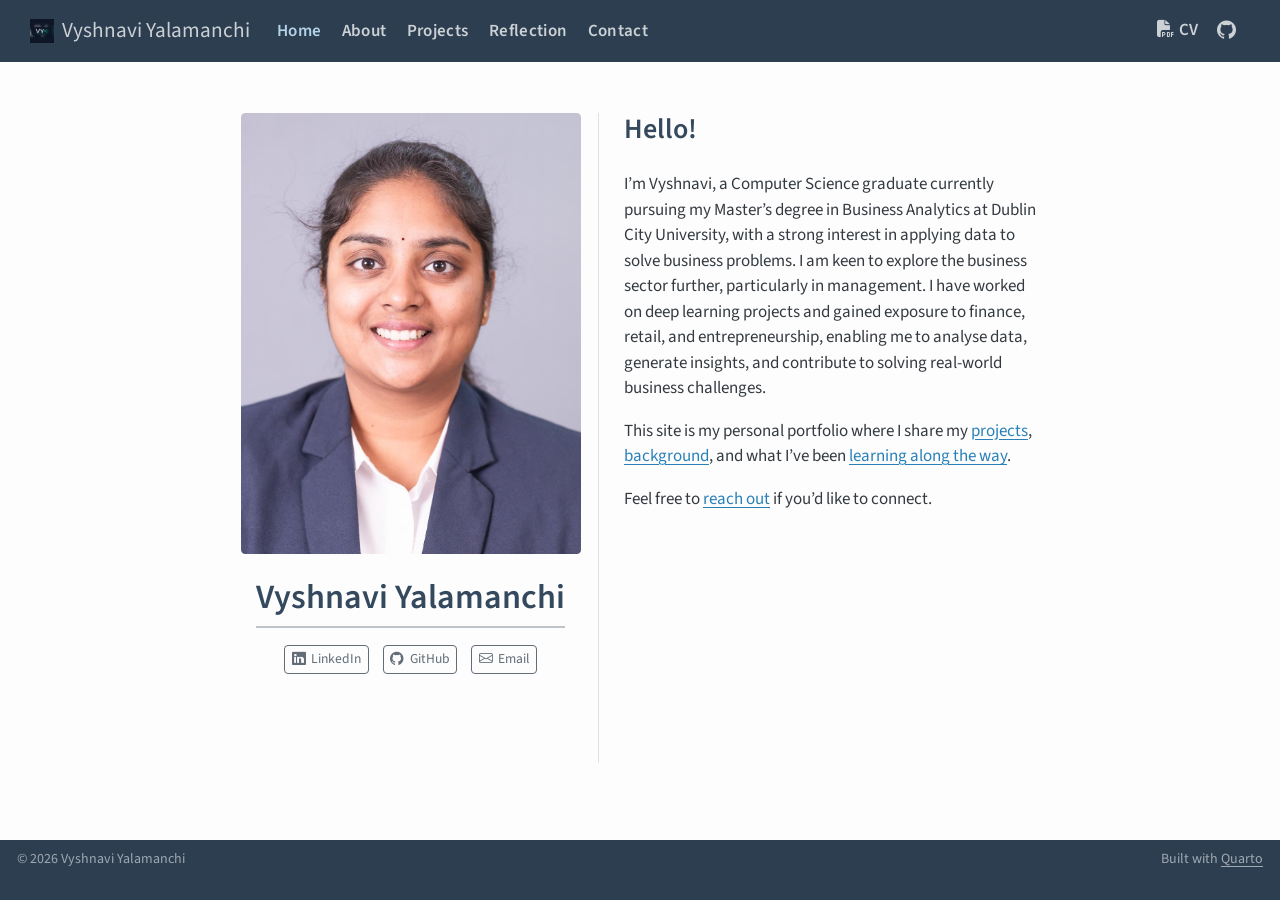
==== docs/index.html @ 876608da "Add rendered site output for GitHub Pages deployment" ====
<!DOCTYPE html>
<html xmlns="http://www.w3.org/1999/xhtml" lang="en" xml:lang="en"><head>

<meta charset="utf-8">
<meta name="generator" content="quarto-1.9.37">

<meta name="viewport" content="width=device-width, initial-scale=1.0, user-scalable=yes">


<title>Vyshnavi Yalamanchi</title>
<style>
/* Default styles provided by pandoc.
** See https://pandoc.org/MANUAL.html#variables-for-html for config info.
*/
code{white-space: pre-wrap;}
span.smallcaps{font-variant: small-caps;}
div.columns{display: flex; gap: min(4vw, 1.5em);}
div.column{flex: auto; overflow-x: auto;}
div.hanging-indent{margin-left: 1.5em; text-indent: -1.5em;}
ul.task-list{list-style: none;}
ul.task-list li input[type="checkbox"] {
  width: 0.8em;
  margin: 0 0.8em 0.2em -1em; /* quarto-specific, see https://github.com/quarto-dev/quarto-cli/issues/4556 */ 
  vertical-align: middle;
}
</style>


<script src="site_libs/quarto-nav/quarto-nav.js"></script>
<script src="site_libs/quarto-nav/headroom.min.js"></script>
<script src="site_libs/clipboard/clipboard.min.js"></script>
<script src="site_libs/quarto-search/autocomplete.umd.js"></script>
<script src="site_libs/quarto-search/fuse.min.js"></script>
<script src="site_libs/quarto-search/quarto-search.js"></script>
<meta name="quarto:offset" content="./">
<link href="./images/favicon.png" rel="icon" type="image/png">
<script src="site_libs/quarto-html/quarto.js" type="module"></script>
<script src="site_libs/quarto-html/tabsets/tabsets.js" type="module"></script>
<script src="site_libs/quarto-html/popper.min.js"></script>
<script src="site_libs/quarto-html/tippy.umd.min.js"></script>
<link href="site_libs/quarto-html/tippy.css" rel="stylesheet">
<link href="site_libs/quarto-html/quarto-syntax-highlighting-acf12a64177840b8d86f2d4f01b2e9fb.css" rel="stylesheet" id="quarto-text-highlighting-styles">
<script src="site_libs/bootstrap/bootstrap.min.js"></script>
<link href="site_libs/bootstrap/bootstrap-icons.css" rel="stylesheet">
<link href="site_libs/bootstrap/bootstrap-66fb5c633aef8a3ae4abc2e507a40117.min.css" rel="stylesheet" append-hash="true" id="quarto-bootstrap" data-mode="light">
<link href="site_libs/quarto-contrib/fontawesome6-6.7.2/all.min.css" rel="stylesheet">
<link href="site_libs/quarto-contrib/fontawesome6-6.7.2/latex-fontsize.css" rel="stylesheet">
<script id="quarto-search-options" type="application/json">{
  "location": "navbar",
  "copy-button": false,
  "collapse-after": 3,
  "panel-placement": "end",
  "type": "overlay",
  "limit": 50,
  "keyboard-shortcut": [
    "f",
    "/",
    "s"
  ],
  "show-item-context": false,
  "language": {
    "search-no-results-text": "No results",
    "search-matching-documents-text": "matching documents",
    "search-copy-link-title": "Copy link to search",
    "search-hide-matches-text": "Hide additional matches",
    "search-more-match-text": "more match in this document",
    "search-more-matches-text": "more matches in this document",
    "search-clear-button-title": "Clear",
    "search-text-placeholder": "",
    "search-detached-cancel-button-title": "Cancel",
    "search-submit-button-title": "Submit",
    "search-label": "Search"
  }
}</script>


</head>

<body class="nav-fixed fullcontent quarto-light">

<div id="quarto-search-results"></div>
  <header id="quarto-header" class="headroom fixed-top">
    <nav class="navbar navbar-expand-lg " data-bs-theme="dark">
      <div class="navbar-container container-fluid">
      <div class="navbar-brand-container mx-auto">
    <a href="./index.html" class="navbar-brand navbar-brand-logo">
    <img src="./images/logo.png" alt="" class="navbar-logo light-content">
    <img src="./images/logo.png" alt="" class="navbar-logo dark-content">
    </a>
    <a class="navbar-brand" href="./index.html">
    <span class="navbar-title">Vyshnavi Yalamanchi</span>
    </a>
  </div>
            <div id="quarto-search" class="" title="Search"></div>
          <button class="navbar-toggler" type="button" data-bs-toggle="collapse" data-bs-target="#navbarCollapse" aria-controls="navbarCollapse" role="menu" aria-expanded="false" aria-label="Toggle navigation" onclick="if (window.quartoToggleHeadroom) { window.quartoToggleHeadroom(); }">
  <span class="navbar-toggler-icon"></span>
</button>
          <div class="collapse navbar-collapse" id="navbarCollapse">
            <ul class="navbar-nav navbar-nav-scroll me-auto">
  <li class="nav-item">
    <a class="nav-link active" href="./index.html" aria-current="page"> 
<span class="menu-text">Home</span></a>
  </li>  
  <li class="nav-item">
    <a class="nav-link" href="./about.html"> 
<span class="menu-text">About</span></a>
  </li>  
  <li class="nav-item">
    <a class="nav-link" href="./projects/index.html"> 
<span class="menu-text">Projects</span></a>
  </li>  
  <li class="nav-item">
    <a class="nav-link" href="./reflection.html"> 
<span class="menu-text">Reflection</span></a>
  </li>  
  <li class="nav-item">
    <a class="nav-link" href="./contact.html"> 
<span class="menu-text">Contact</span></a>
  </li>  
</ul>
            <ul class="navbar-nav navbar-nav-scroll ms-auto">
  <li class="nav-item">
    <a class="nav-link" href="./cv/Vyshnavi_Yalamanchi_CV.pdf" target="_blank"> 
<span class="menu-text"><i class="fa-solid fa-file-pdf" aria-label="file-pdf"></i> CV</span></a>
  </li>  
  <li class="nav-item compact">
    <a class="nav-link" href="https://github.com/vyshnavi-yalamanchi" target="_blank"> <i class="bi bi-github" role="img">
</i> 
<span class="menu-text"></span></a>
  </li>  
</ul>
          </div> <!-- /navcollapse -->
            <div class="quarto-navbar-tools">
</div>
      </div> <!-- /container-fluid -->
    </nav>
</header>
<!-- content -->
<div id="quarto-content" class="quarto-container page-columns page-rows-contents page-layout-article page-navbar">
<!-- sidebar -->
<!-- margin-sidebar -->
    
<!-- main -->
<div class="quarto-about-trestles">
  <div class="about-entity">
    <img src="images/profile.jpg" class="about-image
  rounded " style="width: 20em;">
<header id="title-block-header" class="quarto-title-block default">
<div class="quarto-title">
<h1 class="title">Vyshnavi Yalamanchi</h1>
</div>
<div class="quarto-title-meta">
  </div>
</header>
    <div class="about-links">
  <a href="https://linkedin.com/in/vyshnavi-yalamanchi-130900308" class="about-link" rel="" target="">
    <i class="bi bi-linkedin"></i>
     <span class="about-link-text">LinkedIn</span>
  </a>
  <a href="https://github.com/vyshnavi-yalamanchi" class="about-link" rel="" target="">
    <i class="bi bi-github"></i>
     <span class="about-link-text">GitHub</span>
  </a>
  <a href="mailto:vyasjdp@gmail.com" class="about-link" rel="" target="">
    <i class="bi bi-envelope"></i>
     <span class="about-link-text">Email</span>
  </a>
</div>
  </div>
  <div class="about-contents"><main class="content" id="quarto-document-content">
<section id="hello" class="level2">
<h2 data-anchor-id="hello">Hello!</h2>
<p>I’m Vyshnavi, a Computer Science graduate currently pursuing my Master’s degree in Business Analytics at Dublin City University, with a strong interest in applying data to solve business problems. I am keen to explore the business sector further, particularly in management. I have worked on deep learning projects and gained exposure to finance, retail, and entrepreneurship, enabling me to analyse data, generate insights, and contribute to solving real-world business challenges.</p>
<p>This site is my personal portfolio where I share my <a href="./projects/index.html">projects</a>, <a href="./about.html">background</a>, and what I’ve been <a href="./reflection.html">learning along the way</a>.</p>
<p>Feel free to <a href="./contact.html">reach out</a> if you’d like to connect.</p>


</section>
</main></div>
</div>
 <!-- /main -->
<script id="quarto-html-after-body" type="application/javascript">
  window.document.addEventListener("DOMContentLoaded", function (event) {
    const isCodeAnnotation = (el) => {
      for (const clz of el.classList) {
        if (clz.startsWith('code-annotation-')) {                     
          return true;
        }
      }
      return false;
    }
    const onCopySuccess = function(e) {
      // button target
      const button = e.trigger;
      // don't keep focus
      button.blur();
      // flash "checked"
      button.classList.add('code-copy-button-checked');
      var currentTitle = button.getAttribute("title");
      button.setAttribute("title", "Copied!");
      let tooltip;
      if (window.bootstrap) {
        button.setAttribute("data-bs-toggle", "tooltip");
        button.setAttribute("data-bs-placement", "left");
        button.setAttribute("data-bs-title", "Copied!");
        tooltip = new bootstrap.Tooltip(button, 
          { trigger: "manual", 
            customClass: "code-copy-button-tooltip",
            offset: [0, -8]});
        tooltip.show();    
      }
      setTimeout(function() {
        if (tooltip) {
          tooltip.hide();
          button.removeAttribute("data-bs-title");
          button.removeAttribute("data-bs-toggle");
          button.removeAttribute("data-bs-placement");
        }
        button.setAttribute("title", currentTitle);
        button.classList.remove('code-copy-button-checked');
      }, 1000);
      // clear code selection
      e.clearSelection();
    }
    const getTextToCopy = function(trigger) {
      const outerScaffold = trigger.parentElement.cloneNode(true);
      const codeEl = outerScaffold.querySelector('code');
      for (const childEl of codeEl.children) {
        if (isCodeAnnotation(childEl)) {
          childEl.remove();
        }
      }
      return codeEl.innerText;
    }
    const clipboard = new window.ClipboardJS('.code-copy-button:not([data-in-quarto-modal])', {
      text: getTextToCopy
    });
    clipboard.on('success', onCopySuccess);
    if (window.document.getElementById('quarto-embedded-source-code-modal')) {
      const clipboardModal = new window.ClipboardJS('.code-copy-button[data-in-quarto-modal]', {
        text: getTextToCopy,
        container: window.document.getElementById('quarto-embedded-source-code-modal')
      });
      clipboardModal.on('success', onCopySuccess);
    }
      var localhostRegex = new RegExp(/^(?:http|https):\/\/localhost\:?[0-9]*\//);
      var mailtoRegex = new RegExp(/^mailto:/);
        var filterRegex = new RegExp('/' + window.location.host + '/');
      var isInternal = (href) => {
          return filterRegex.test(href) || localhostRegex.test(href) || mailtoRegex.test(href);
      }
      // Inspect non-navigation links and adorn them if external
     var links = window.document.querySelectorAll('a[href]:not(.nav-link):not(.navbar-brand):not(.toc-action):not(.sidebar-link):not(.sidebar-item-toggle):not(.pagination-link):not(.no-external):not([aria-hidden]):not(.dropdown-item):not(.quarto-navigation-tool):not(.about-link)');
      for (var i=0; i<links.length; i++) {
        const link = links[i];
        if (!isInternal(link.href)) {
          // undo the damage that might have been done by quarto-nav.js in the case of
          // links that we want to consider external
          if (link.dataset.originalHref !== undefined) {
            link.href = link.dataset.originalHref;
          }
        }
      }
    function tippyHover(el, contentFn, onTriggerFn, onUntriggerFn) {
      const config = {
        allowHTML: true,
        maxWidth: 500,
        delay: 100,
        arrow: false,
        appendTo: function(el) {
            return el.parentElement;
        },
        interactive: true,
        interactiveBorder: 10,
        theme: 'quarto',
        placement: 'bottom-start',
      };
      if (contentFn) {
        config.content = contentFn;
      }
      if (onTriggerFn) {
        config.onTrigger = onTriggerFn;
      }
      if (onUntriggerFn) {
        config.onUntrigger = onUntriggerFn;
      }
      window.tippy(el, config); 
    }
    const noterefs = window.document.querySelectorAll('a[role="doc-noteref"]');
    for (var i=0; i<noterefs.length; i++) {
      const ref = noterefs[i];
      tippyHover(ref, function() {
        // use id or data attribute instead here
        let href = ref.getAttribute('data-footnote-href') || ref.getAttribute('href');
        try { href = new URL(href).hash; } catch {}
        const id = href.replace(/^#\/?/, "");
        const note = window.document.getElementById(id);
        if (note) {
          return note.innerHTML;
        } else {
          return "";
        }
      });
    }
    const xrefs = window.document.querySelectorAll('a.quarto-xref');
    const processXRef = (id, note) => {
      // Strip column container classes
      const stripColumnClz = (el) => {
        el.classList.remove("page-full", "page-columns");
        if (el.children) {
          for (const child of el.children) {
            stripColumnClz(child);
          }
        }
      }
      stripColumnClz(note)
      if (id === null || id.startsWith('sec-')) {
        // Special case sections, only their first couple elements
        const container = document.createElement("div");
        if (note.children && note.children.length > 2) {
          container.appendChild(note.children[0].cloneNode(true));
          for (let i = 1; i < note.children.length; i++) {
            const child = note.children[i];
            if (child.tagName === "P" && child.innerText === "") {
              continue;
            } else {
              container.appendChild(child.cloneNode(true));
              break;
            }
          }
          if (window.Quarto?.typesetMath) {
            window.Quarto.typesetMath(container);
          }
          return container.innerHTML
        } else {
          if (window.Quarto?.typesetMath) {
            window.Quarto.typesetMath(note);
          }
          return note.innerHTML;
        }
      } else {
        // Remove any anchor links if they are present
        const anchorLink = note.querySelector('a.anchorjs-link');
        if (anchorLink) {
          anchorLink.remove();
        }
        if (window.Quarto?.typesetMath) {
          window.Quarto.typesetMath(note);
        }
        if (note.classList.contains("callout")) {
          return note.outerHTML;
        } else {
          return note.innerHTML;
        }
      }
    }
    for (var i=0; i<xrefs.length; i++) {
      const xref = xrefs[i];
      tippyHover(xref, undefined, function(instance) {
        instance.disable();
        let url = xref.getAttribute('href');
        let hash = undefined; 
        if (url.startsWith('#')) {
          hash = url;
        } else {
          try { hash = new URL(url).hash; } catch {}
        }
        if (hash) {
          const id = hash.replace(/^#\/?/, "");
          const note = window.document.getElementById(id);
          if (note !== null) {
            try {
              const html = processXRef(id, note.cloneNode(true));
              instance.setContent(html);
            } finally {
              instance.enable();
              instance.show();
            }
          } else {
            // See if we can fetch this
            fetch(url.split('#')[0])
            .then(res => res.text())
            .then(html => {
              const parser = new DOMParser();
              const htmlDoc = parser.parseFromString(html, "text/html");
              const note = htmlDoc.getElementById(id);
              if (note !== null) {
                const html = processXRef(id, note);
                instance.setContent(html);
              } 
            }).finally(() => {
              instance.enable();
              instance.show();
            });
          }
        } else {
          // See if we can fetch a full url (with no hash to target)
          // This is a special case and we should probably do some content thinning / targeting
          fetch(url)
          .then(res => res.text())
          .then(html => {
            const parser = new DOMParser();
            const htmlDoc = parser.parseFromString(html, "text/html");
            const note = htmlDoc.querySelector('main.content');
            if (note !== null) {
              // This should only happen for chapter cross references
              // (since there is no id in the URL)
              // remove the first header
              if (note.children.length > 0 && note.children[0].tagName === "HEADER") {
                note.children[0].remove();
              }
              const html = processXRef(null, note);
              instance.setContent(html);
            } 
          }).finally(() => {
            instance.enable();
            instance.show();
          });
        }
      }, function(instance) {
      });
    }
        let selectedAnnoteEl;
        const selectorForAnnotation = ( cell, annotation) => {
          let cellAttr = 'data-code-cell="' + cell + '"';
          let lineAttr = 'data-code-annotation="' +  annotation + '"';
          const selector = 'span[' + cellAttr + '][' + lineAttr + ']';
          return selector;
        }
        const selectCodeLines = (annoteEl) => {
          const doc = window.document;
          const targetCell = annoteEl.getAttribute("data-target-cell");
          const targetAnnotation = annoteEl.getAttribute("data-target-annotation");
          const annoteSpan = window.document.querySelector(selectorForAnnotation(targetCell, targetAnnotation));
          const lines = annoteSpan.getAttribute("data-code-lines").split(",");
          const lineIds = lines.map((line) => {
            return targetCell + "-" + line;
          })
          let top = null;
          let height = null;
          let parent = null;
          if (lineIds.length > 0) {
              //compute the position of the single el (top and bottom and make a div)
              const el = window.document.getElementById(lineIds[0]);
              top = el.offsetTop;
              height = el.offsetHeight;
              parent = el.parentElement.parentElement;
            if (lineIds.length > 1) {
              const lastEl = window.document.getElementById(lineIds[lineIds.length - 1]);
              const bottom = lastEl.offsetTop + lastEl.offsetHeight;
              height = bottom - top;
            }
            if (top !== null && height !== null && parent !== null) {
              // cook up a div (if necessary) and position it 
              let div = window.document.getElementById("code-annotation-line-highlight");
              if (div === null) {
                div = window.document.createElement("div");
                div.setAttribute("id", "code-annotation-line-highlight");
                div.style.position = 'absolute';
                parent.appendChild(div);
              }
              div.style.top = top - 2 + "px";
              div.style.height = height + 4 + "px";
              div.style.left = 0;
              let gutterDiv = window.document.getElementById("code-annotation-line-highlight-gutter");
              if (gutterDiv === null) {
                gutterDiv = window.document.createElement("div");
                gutterDiv.setAttribute("id", "code-annotation-line-highlight-gutter");
                gutterDiv.style.position = 'absolute';
                const codeCell = window.document.getElementById(targetCell);
                const gutter = codeCell.querySelector('.code-annotation-gutter');
                gutter.appendChild(gutterDiv);
              }
              gutterDiv.style.top = top - 2 + "px";
              gutterDiv.style.height = height + 4 + "px";
            }
            selectedAnnoteEl = annoteEl;
          }
        };
        const unselectCodeLines = () => {
          const elementsIds = ["code-annotation-line-highlight", "code-annotation-line-highlight-gutter"];
          elementsIds.forEach((elId) => {
            const div = window.document.getElementById(elId);
            if (div) {
              div.remove();
            }
          });
          selectedAnnoteEl = undefined;
        };
          // Handle positioning of the toggle
      window.addEventListener(
        "resize",
        throttle(() => {
          elRect = undefined;
          if (selectedAnnoteEl) {
            selectCodeLines(selectedAnnoteEl);
          }
        }, 10)
      );
      function throttle(fn, ms) {
      let throttle = false;
      let timer;
        return (...args) => {
          if(!throttle) { // first call gets through
              fn.apply(this, args);
              throttle = true;
          } else { // all the others get throttled
              if(timer) clearTimeout(timer); // cancel #2
              timer = setTimeout(() => {
                fn.apply(this, args);
                timer = throttle = false;
              }, ms);
          }
        };
      }
        // Attach click handler to the DT
        const annoteDls = window.document.querySelectorAll('dt[data-target-cell]');
        for (const annoteDlNode of annoteDls) {
          annoteDlNode.addEventListener('click', (event) => {
            const clickedEl = event.target;
            if (clickedEl !== selectedAnnoteEl) {
              unselectCodeLines();
              const activeEl = window.document.querySelector('dt[data-target-cell].code-annotation-active');
              if (activeEl) {
                activeEl.classList.remove('code-annotation-active');
              }
              selectCodeLines(clickedEl);
              clickedEl.classList.add('code-annotation-active');
            } else {
              // Unselect the line
              unselectCodeLines();
              clickedEl.classList.remove('code-annotation-active');
            }
          });
        }
    const findCites = (el) => {
      const parentEl = el.parentElement;
      if (parentEl) {
        const cites = parentEl.dataset.cites;
        if (cites) {
          return {
            el,
            cites: cites.split(' ')
          };
        } else {
          return findCites(el.parentElement)
        }
      } else {
        return undefined;
      }
    };
    var bibliorefs = window.document.querySelectorAll('a[role="doc-biblioref"]');
    for (var i=0; i<bibliorefs.length; i++) {
      const ref = bibliorefs[i];
      const citeInfo = findCites(ref);
      if (citeInfo) {
        tippyHover(citeInfo.el, function() {
          var popup = window.document.createElement('div');
          citeInfo.cites.forEach(function(cite) {
            var citeDiv = window.document.createElement('div');
            citeDiv.classList.add('hanging-indent');
            citeDiv.classList.add('csl-entry');
            var biblioDiv = window.document.getElementById('ref-' + cite);
            if (biblioDiv) {
              citeDiv.innerHTML = biblioDiv.innerHTML;
            }
            popup.appendChild(citeDiv);
          });
          return popup.innerHTML;
        });
      }
    }
  });
  </script>
</div> <!-- /content -->
<footer class="footer">
  <div class="nav-footer">
    <div class="nav-footer-left">
<p>© 2026 Vyshnavi Yalamanchi</p>
</div>   
    <div class="nav-footer-center">
      &nbsp;
    </div>
    <div class="nav-footer-right">
<p>Built with <a href="https://quarto.org">Quarto</a></p>
</div>
  </div>
</footer>




</body></html>
---- docs/site_libs/quarto-html/tippy.css ----
.tippy-box[data-animation=fade][data-state=hidden]{opacity:0}[data-tippy-root]{max-width:calc(100vw - 10px)}.tippy-box{position:relative;background-color:#333;color:#fff;border-radius:4px;font-size:14px;line-height:1.4;white-space:normal;outline:0;transition-property:transform,visibility,opacity}.tippy-box[data-placement^=top]>.tippy-arrow{bottom:0}.tippy-box[data-placement^=top]>.tippy-arrow:before{bottom:-7px;left:0;border-width:8px 8px 0;border-top-color:initial;transform-origin:center top}.tippy-box[data-placement^=bottom]>.tippy-arrow{top:0}.tippy-box[data-placement^=bottom]>.tippy-arrow:before{top:-7px;left:0;border-width:0 8px 8px;border-bottom-color:initial;transform-origin:center bottom}.tippy-box[data-placement^=left]>.tippy-arrow{right:0}.tippy-box[data-placement^=left]>.tippy-arrow:before{border-width:8px 0 8px 8px;border-left-color:initial;right:-7px;transform-origin:center left}.tippy-box[data-placement^=right]>.tippy-arrow{left:0}.tippy-box[data-placement^=right]>.tippy-arrow:before{left:-7px;border-width:8px 8px 8px 0;border-right-color:initial;transform-origin:center right}.tippy-box[data-inertia][data-state=visible]{transition-timing-function:cubic-bezier(.54,1.5,.38,1.11)}.tippy-arrow{width:16px;height:16px;color:#333}.tippy-arrow:before{content:"";position:absolute;border-color:transparent;border-style:solid}.tippy-content{position:relative;padding:5px 9px;z-index:1}
---- docs/site_libs/quarto-html/quarto-syntax-highlighting-acf12a64177840b8d86f2d4f01b2e9fb.css ----
/* quarto syntax highlight colors */
:root {
  --quarto-hl-al-color: #ff5555;
  --quarto-hl-an-color: #6a737d;
  --quarto-hl-at-color: #d73a49;
  --quarto-hl-bn-color: #005cc5;
  --quarto-hl-bu-color: #d73a49;
  --quarto-hl-ch-color: #032f62;
  --quarto-hl-co-color: #6a737d;
  --quarto-hl-cv-color: #6a737d;
  --quarto-hl-cn-color: #005cc5;
  --quarto-hl-cf-color: #d73a49;
  --quarto-hl-dt-color: #d73a49;
  --quarto-hl-dv-color: #005cc5;
  --quarto-hl-do-color: #6a737d;
  --quarto-hl-er-color: #ff5555;
  --quarto-hl-ex-color: #d73a49;
  --quarto-hl-fl-color: #005cc5;
  --quarto-hl-fu-color: #6f42c1;
  --quarto-hl-im-color: #032f62;
  --quarto-hl-in-color: #6a737d;
  --quarto-hl-kw-color: #d73a49;
  --quarto-hl-op-color: #24292e;
  --quarto-hl-pp-color: #d73a49;
  --quarto-hl-re-color: #6a737d;
  --quarto-hl-sc-color: #005cc5;
  --quarto-hl-ss-color: #032f62;
  --quarto-hl-st-color: #032f62;
  --quarto-hl-va-color: #e36209;
  --quarto-hl-vs-color: #032f62;
  --quarto-hl-wa-color: #ff5555;
}

/* other quarto variables */
:root {
  --quarto-font-monospace: SFMono-Regular, Menlo, Monaco, Consolas, "Liberation Mono", "Courier New", monospace;
}

/* syntax highlight based on Pandoc's rules */
pre > code.sourceCode > span {
  color: #24292e;
}

code.sourceCode > span {
  color: #24292e;
}

div.sourceCode,
div.sourceCode pre.sourceCode {
  color: #24292e;
}

/* Normal */
code span {
  color: #24292e;
}

/* Alert */
code span.al {
  font-weight: bold;
  color: #ff5555;
}

/* Annotation */
code span.an {
  color: #6a737d;
}

/* Attribute */
code span.at {
  color: #d73a49;
}

/* BaseN */
code span.bn {
  color: #005cc5;
}

/* BuiltIn */
code span.bu {
  color: #d73a49;
}

/* ControlFlow */
code span.cf {
  color: #d73a49;
}

/* Char */
code span.ch {
  color: #032f62;
}

/* Constant */
code span.cn {
  color: #005cc5;
}

/* Comment */
code span.co {
  color: #6a737d;
}

/* CommentVar */
code span.cv {
  color: #6a737d;
}

/* Documentation */
code span.do {
  color: #6a737d;
}

/* DataType */
code span.dt {
  color: #d73a49;
}

/* DecVal */
code span.dv {
  color: #005cc5;
}

/* Error */
code span.er {
  color: #ff5555;
  text-decoration: underline;
}

/* Extension */
code span.ex {
  font-weight: bold;
  color: #d73a49;
}

/* Float */
code span.fl {
  color: #005cc5;
}

/* Function */
code span.fu {
  color: #6f42c1;
}

/* Import */
code span.im {
  color: #032f62;
}

/* Information */
code span.in {
  color: #6a737d;
}

/* Keyword */
code span.kw {
  color: #d73a49;
}

/* Operator */
code span.op {
  color: #24292e;
}

/* Preprocessor */
code span.pp {
  color: #d73a49;
}

/* RegionMarker */
code span.re {
  color: #6a737d;
}

/* SpecialChar */
code span.sc {
  color: #005cc5;
}

/* SpecialString */
code span.ss {
  color: #032f62;
}

/* String */
code span.st {
  color: #032f62;
}

/* Variable */
code span.va {
  color: #e36209;
}

/* VerbatimString */
code span.vs {
  color: #032f62;
}

/* Warning */
code span.wa {
  color: #ff5555;
}

.prevent-inlining {
  content: "</";
}

/*# sourceMappingURL=e41d78b1f7017e44483b7fefd7a010af.css.map */
---- docs/site_libs/quarto-contrib/fontawesome6-6.7.2/latex-fontsize.css ----
.fa-tiny {
  font-size: 0.5em;
}
.fa-scriptsize {
  font-size: 0.7em;
}
.fa-footnotesize {
  font-size: 0.8em;
}
.fa-small {
  font-size: 0.9em;
}
.fa-normalsize {
  font-size: 1em;
}
.fa-large {
  font-size: 1.2em;
}
.fa-Large {
  font-size: 1.5em;
}
.fa-LARGE {
  font-size: 1.75em;
}
.fa-huge {
  font-size: 2em;
}
.fa-Huge {
  font-size: 2.5em;
}
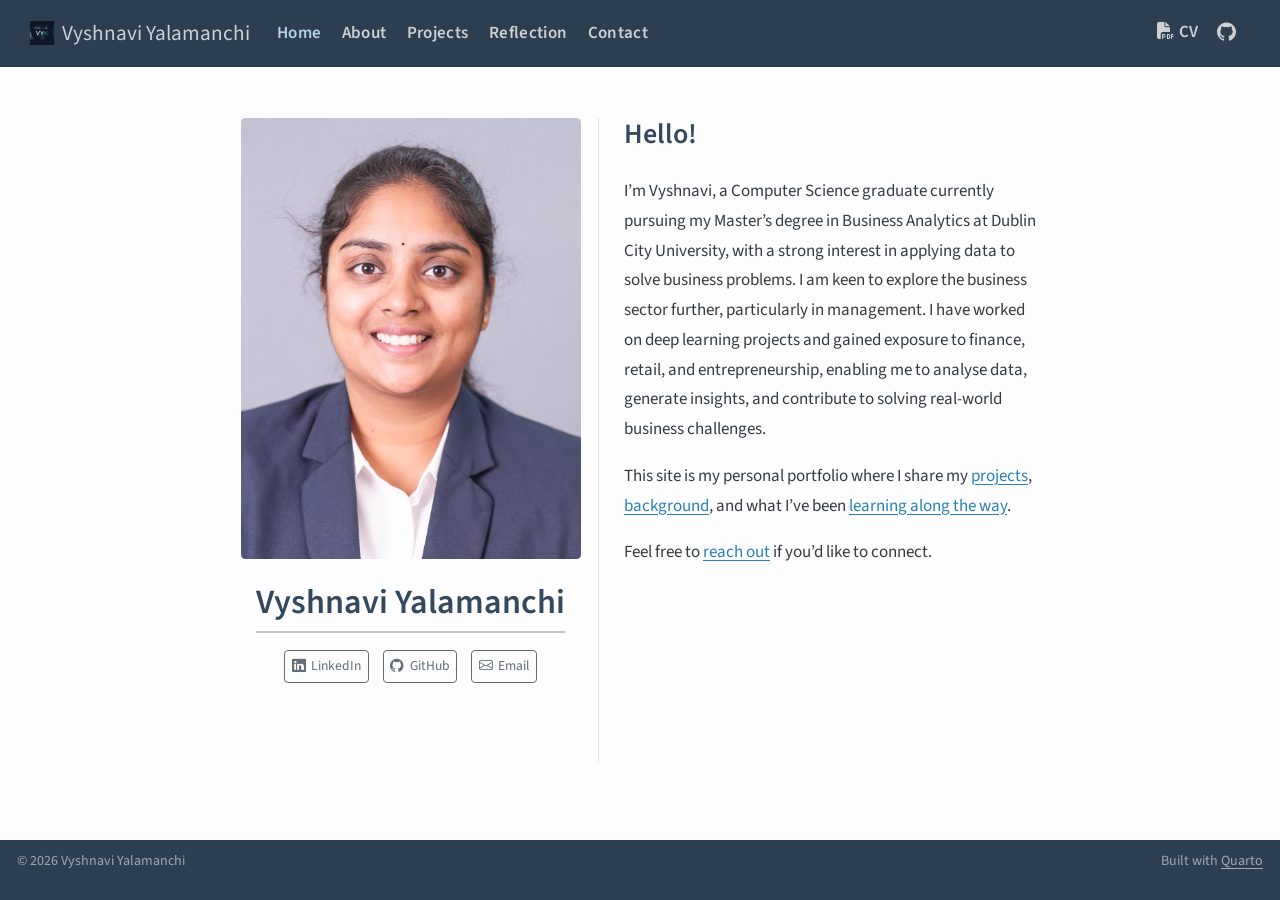
==== commit a8d5f2f9: "Improve text alignment and line spacing across all pages" ====
--- a/docs/index.html
+++ b/docs/index.html
@@ -42,7 +42,7 @@
 <link href="site_libs/quarto-html/quarto-syntax-highlighting-acf12a64177840b8d86f2d4f01b2e9fb.css" rel="stylesheet" id="quarto-text-highlighting-styles">
 <script src="site_libs/bootstrap/bootstrap.min.js"></script>
 <link href="site_libs/bootstrap/bootstrap-icons.css" rel="stylesheet">
-<link href="site_libs/bootstrap/bootstrap-66fb5c633aef8a3ae4abc2e507a40117.min.css" rel="stylesheet" append-hash="true" id="quarto-bootstrap" data-mode="light">
+<link href="site_libs/bootstrap/bootstrap-8110c42c3fde651b89a0b731ada50bb5.min.css" rel="stylesheet" append-hash="true" id="quarto-bootstrap" data-mode="light">
 <link href="site_libs/quarto-contrib/fontawesome6-6.7.2/all.min.css" rel="stylesheet">
 <link href="site_libs/quarto-contrib/fontawesome6-6.7.2/latex-fontsize.css" rel="stylesheet">
 <script id="quarto-search-options" type="application/json">{
@@ -124,7 +124,7 @@
 <span class="menu-text"><i class="fa-solid fa-file-pdf" aria-label="file-pdf"></i> CV</span></a>
   </li>  
   <li class="nav-item compact">
-    <a class="nav-link" href="https://github.com/vyshnavi-yalamanchi" target="_blank"> <i class="bi bi-github" role="img">
+    <a class="nav-link" href="https://github.com/vyshnaviyalamanchi" target="_blank"> <i class="bi bi-github" role="img">
 </i> 
 <span class="menu-text"></span></a>
   </li>  
@@ -157,7 +157,7 @@
     <i class="bi bi-linkedin"></i>
      <span class="about-link-text">LinkedIn</span>
   </a>
-  <a href="https://github.com/vyshnavi-yalamanchi" class="about-link" rel="" target="">
+  <a href="https://github.com/vyshnaviyalamanchi" class="about-link" rel="" target="">
     <i class="bi bi-github"></i>
      <span class="about-link-text">GitHub</span>
   </a>
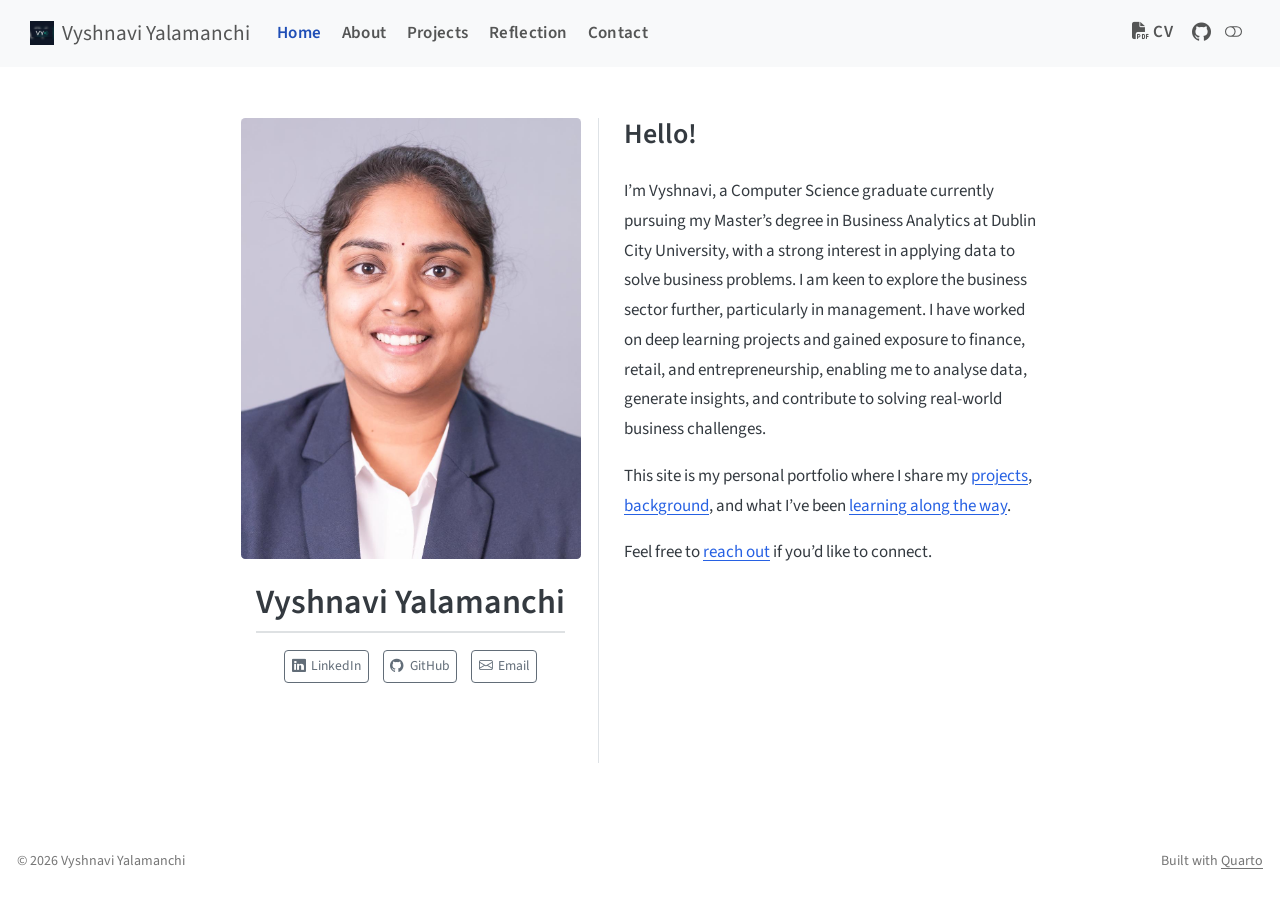
==== commit 793f78e9: "Fix dark mode text and background contrast issues in SCSS" ====
--- a/docs/index.html
+++ b/docs/index.html
@@ -39,10 +39,14 @@
 <script src="site_libs/quarto-html/popper.min.js"></script>
 <script src="site_libs/quarto-html/tippy.umd.min.js"></script>
 <link href="site_libs/quarto-html/tippy.css" rel="stylesheet">
-<link href="site_libs/quarto-html/quarto-syntax-highlighting-acf12a64177840b8d86f2d4f01b2e9fb.css" rel="stylesheet" id="quarto-text-highlighting-styles">
+<link href="site_libs/quarto-html/quarto-syntax-highlighting-acf12a64177840b8d86f2d4f01b2e9fb.css" rel="stylesheet" class="quarto-color-scheme" id="quarto-text-highlighting-styles">
+<link href="site_libs/quarto-html/quarto-syntax-highlighting-dark-23bbe8b5e4efc1e257f6d59dce478b08.css" rel="stylesheet" class="quarto-color-scheme quarto-color-alternate" id="quarto-text-highlighting-styles">
+<link href="site_libs/quarto-html/quarto-syntax-highlighting-acf12a64177840b8d86f2d4f01b2e9fb.css" rel="stylesheet" class="quarto-color-scheme-extra" id="quarto-text-highlighting-styles">
 <script src="site_libs/bootstrap/bootstrap.min.js"></script>
 <link href="site_libs/bootstrap/bootstrap-icons.css" rel="stylesheet">
-<link href="site_libs/bootstrap/bootstrap-8110c42c3fde651b89a0b731ada50bb5.min.css" rel="stylesheet" append-hash="true" id="quarto-bootstrap" data-mode="light">
+<link href="site_libs/bootstrap/bootstrap-5c6527fe309afb13336ff4418140b818.min.css" rel="stylesheet" append-hash="true" class="quarto-color-scheme" id="quarto-bootstrap" data-mode="light">
+<link href="site_libs/bootstrap/bootstrap-dark-2a3708730a6896501877e01b0d8ac4f7.min.css" rel="stylesheet" append-hash="true" class="quarto-color-scheme quarto-color-alternate" id="quarto-bootstrap" data-mode="dark">
+<link href="site_libs/bootstrap/bootstrap-5c6527fe309afb13336ff4418140b818.min.css" rel="stylesheet" append-hash="true" class="quarto-color-scheme-extra" id="quarto-bootstrap" data-mode="light">
 <link href="site_libs/quarto-contrib/fontawesome6-6.7.2/all.min.css" rel="stylesheet">
 <link href="site_libs/quarto-contrib/fontawesome6-6.7.2/latex-fontsize.css" rel="stylesheet">
 <script id="quarto-search-options" type="application/json">{
@@ -76,7 +80,169 @@
 
 </head>
 
-<body class="nav-fixed fullcontent quarto-light">
+<body class="nav-fixed fullcontent quarto-light"><script id="quarto-html-before-body" type="application/javascript">
+    const toggleBodyColorMode = (bsSheetEl) => {
+      const mode = bsSheetEl.getAttribute("data-mode");
+      const bodyEl = window.document.querySelector("body");
+      if (mode === "dark") {
+        bodyEl.classList.add("quarto-dark");
+        bodyEl.classList.remove("quarto-light");
+      } else {
+        bodyEl.classList.add("quarto-light");
+        bodyEl.classList.remove("quarto-dark");
+      }
+    }
+    const toggleBodyColorPrimary = () => {
+      const bsSheetEl = window.document.querySelector("link#quarto-bootstrap:not([rel=disabled-stylesheet])");
+      if (bsSheetEl) {
+        toggleBodyColorMode(bsSheetEl);
+      }
+    }
+    const setColorSchemeToggle = (alternate) => {
+      const toggles = window.document.querySelectorAll('.quarto-color-scheme-toggle');
+      for (let i=0; i < toggles.length; i++) {
+        const toggle = toggles[i];
+        if (toggle) {
+          if (alternate) {
+            toggle.classList.add("alternate");
+          } else {
+            toggle.classList.remove("alternate");
+          }
+        }
+      }
+    };
+    const toggleColorMode = (alternate) => {
+      // Switch the stylesheets
+      const primaryStylesheets = window.document.querySelectorAll('link.quarto-color-scheme:not(.quarto-color-alternate)');
+      const alternateStylesheets = window.document.querySelectorAll('link.quarto-color-scheme.quarto-color-alternate');
+      manageTransitions('#quarto-margin-sidebar .nav-link', false);
+      if (alternate) {
+        // note: dark is layered on light, we don't disable primary!
+        enableStylesheet(alternateStylesheets);
+        for (const sheetNode of alternateStylesheets) {
+          if (sheetNode.id === "quarto-bootstrap") {
+            toggleBodyColorMode(sheetNode);
+          }
+        }
+      } else {
+        disableStylesheet(alternateStylesheets);
+        enableStylesheet(primaryStylesheets)
+        toggleBodyColorPrimary();
+      }
+      manageTransitions('#quarto-margin-sidebar .nav-link', true);
+      // Switch the toggles
+      setColorSchemeToggle(alternate)
+      // Hack to workaround the fact that safari doesn't
+      // properly recolor the scrollbar when toggling (#1455)
+      if (navigator.userAgent.indexOf('Safari') > 0 && navigator.userAgent.indexOf('Chrome') == -1) {
+        manageTransitions("body", false);
+        window.scrollTo(0, 1);
+        setTimeout(() => {
+          window.scrollTo(0, 0);
+          manageTransitions("body", true);
+        }, 40);
+      }
+    }
+    const disableStylesheet = (stylesheets) => {
+      for (let i=0; i < stylesheets.length; i++) {
+        const stylesheet = stylesheets[i];
+        stylesheet.rel = 'disabled-stylesheet';
+      }
+    }
+    const enableStylesheet = (stylesheets) => {
+      for (let i=0; i < stylesheets.length; i++) {
+        const stylesheet = stylesheets[i];
+        if(stylesheet.rel !== 'stylesheet') { // for Chrome, which will still FOUC without this check
+          stylesheet.rel = 'stylesheet';
+        }
+      }
+    }
+    const manageTransitions = (selector, allowTransitions) => {
+      const els = window.document.querySelectorAll(selector);
+      for (let i=0; i < els.length; i++) {
+        const el = els[i];
+        if (allowTransitions) {
+          el.classList.remove('notransition');
+        } else {
+          el.classList.add('notransition');
+        }
+      }
+    }
+    const isFileUrl = () => {
+      return window.location.protocol === 'file:';
+    }
+    const hasAlternateSentinel = () => {
+      let styleSentinel = getColorSchemeSentinel();
+      if (styleSentinel !== null) {
+        return styleSentinel === "alternate";
+      } else {
+        return false;
+      }
+    }
+    const setStyleSentinel = (alternate) => {
+      const value = alternate ? "alternate" : "default";
+      if (!isFileUrl()) {
+        window.localStorage.setItem("quarto-color-scheme", value);
+      } else {
+        localAlternateSentinel = value;
+      }
+    }
+    const getColorSchemeSentinel = () => {
+      if (!isFileUrl()) {
+        const storageValue = window.localStorage.getItem("quarto-color-scheme");
+        return storageValue != null ? storageValue : localAlternateSentinel;
+      } else {
+        return localAlternateSentinel;
+      }
+    }
+    const toggleGiscusIfUsed = (isAlternate, darkModeDefault) => {
+      const baseTheme = document.querySelector('#giscus-base-theme')?.value ?? 'light';
+      const alternateTheme = document.querySelector('#giscus-alt-theme')?.value ?? 'dark';
+      let newTheme = '';
+      if(authorPrefersDark) {
+        newTheme = isAlternate ? baseTheme : alternateTheme;
+      } else {
+        newTheme = isAlternate ? alternateTheme : baseTheme;
+      }
+      const changeGiscusTheme = () => {
+        // From: https://github.com/giscus/giscus/issues/336
+        const sendMessage = (message) => {
+          const iframe = document.querySelector('iframe.giscus-frame');
+          if (!iframe) return;
+          iframe.contentWindow.postMessage({ giscus: message }, 'https://giscus.app');
+        }
+        sendMessage({
+          setConfig: {
+            theme: newTheme
+          }
+        });
+      }
+      const isGiscussLoaded = window.document.querySelector('iframe.giscus-frame') !== null;
+      if (isGiscussLoaded) {
+        changeGiscusTheme();
+      }
+    };
+    const authorPrefersDark = false;
+    const darkModeDefault = authorPrefersDark;
+      document.querySelector('link#quarto-text-highlighting-styles.quarto-color-scheme-extra').rel = 'disabled-stylesheet';
+      document.querySelector('link#quarto-bootstrap.quarto-color-scheme-extra').rel = 'disabled-stylesheet';
+    let localAlternateSentinel = darkModeDefault ? 'alternate' : 'default';
+    // Dark / light mode switch
+    window.quartoToggleColorScheme = () => {
+      // Read the current dark / light value
+      let toAlternate = !hasAlternateSentinel();
+      toggleColorMode(toAlternate);
+      setStyleSentinel(toAlternate);
+      toggleGiscusIfUsed(toAlternate, darkModeDefault);
+      window.dispatchEvent(new Event('resize'));
+    };
+    // Switch to dark mode if need be
+    if (hasAlternateSentinel()) {
+      toggleColorMode(true);
+    } else {
+      toggleColorMode(false);
+    }
+  </script>
 
 <div id="quarto-search-results"></div>
   <header id="quarto-header" class="headroom fixed-top">
@@ -131,6 +297,7 @@
 </ul>
           </div> <!-- /navcollapse -->
             <div class="quarto-navbar-tools">
+  <a href="" class="quarto-color-scheme-toggle quarto-navigation-tool  px-1" onclick="window.quartoToggleColorScheme(); return false;" title="Toggle dark mode"><i class="bi"></i></a>
 </div>
       </div> <!-- /container-fluid -->
     </nav>
@@ -168,6 +335,7 @@
 </div>
   </div>
   <div class="about-contents"><main class="content" id="quarto-document-content">
+
 <section id="hello" class="level2">
 <h2 data-anchor-id="hello">Hello!</h2>
 <p>I’m Vyshnavi, a Computer Science graduate currently pursuing my Master’s degree in Business Analytics at Dublin City University, with a strong interest in applying data to solve business problems. I am keen to explore the business sector further, particularly in management. I have worked on deep learning projects and gained exposure to finance, retail, and entrepreneurship, enabling me to analyse data, generate insights, and contribute to solving real-world business challenges.</p>
@@ -181,6 +349,19 @@
  <!-- /main -->
 <script id="quarto-html-after-body" type="application/javascript">
   window.document.addEventListener("DOMContentLoaded", function (event) {
+    // Ensure there is a toggle, if there isn't float one in the top right
+    if (window.document.querySelector('.quarto-color-scheme-toggle') === null) {
+      const a = window.document.createElement('a');
+      a.classList.add('top-right');
+      a.classList.add('quarto-color-scheme-toggle');
+      a.href = "";
+      a.onclick = function() { try { window.quartoToggleColorScheme(); } catch {} return false; };
+      const i = window.document.createElement("i");
+      i.classList.add('bi');
+      a.appendChild(i);
+      window.document.body.appendChild(a);
+    }
+    setColorSchemeToggle(hasAlternateSentinel())
     const isCodeAnnotation = (el) => {
       for (const clz of el.classList) {
         if (clz.startsWith('code-annotation-')) {                     
--- a/docs/site_libs/quarto-html/quarto-syntax-highlighting-dark-23bbe8b5e4efc1e257f6d59dce478b08.css
+++ b/docs/site_libs/quarto-html/quarto-syntax-highlighting-dark-23bbe8b5e4efc1e257f6d59dce478b08.css
@@ -0,0 +1,210 @@
+/* quarto syntax highlight colors */
+:root {
+  --quarto-hl-al-color: #ff5555;
+  --quarto-hl-an-color: #6a737d;
+  --quarto-hl-at-color: #f97583;
+  --quarto-hl-bn-color: #79b8ff;
+  --quarto-hl-bu-color: #f97583;
+  --quarto-hl-ch-color: #9ecbff;
+  --quarto-hl-co-color: #6a737d;
+  --quarto-hl-cv-color: #6a737d;
+  --quarto-hl-cn-color: #79b8ff;
+  --quarto-hl-cf-color: #f97583;
+  --quarto-hl-dt-color: #f97583;
+  --quarto-hl-dv-color: #79b8ff;
+  --quarto-hl-do-color: #6a737d;
+  --quarto-hl-er-color: #ff5555;
+  --quarto-hl-ex-color: #f97583;
+  --quarto-hl-fl-color: #79b8ff;
+  --quarto-hl-fu-color: #b392f0;
+  --quarto-hl-im-color: #9ecbff;
+  --quarto-hl-in-color: #6a737d;
+  --quarto-hl-kw-color: #f97583;
+  --quarto-hl-op-color: #e1e4e8;
+  --quarto-hl-pp-color: #f97583;
+  --quarto-hl-re-color: #6a737d;
+  --quarto-hl-sc-color: #79b8ff;
+  --quarto-hl-ss-color: #9ecbff;
+  --quarto-hl-st-color: #9ecbff;
+  --quarto-hl-va-color: #ffab70;
+  --quarto-hl-vs-color: #9ecbff;
+  --quarto-hl-wa-color: #ff5555;
+}
+
+/* other quarto variables */
+:root {
+  --quarto-font-monospace: SFMono-Regular, Menlo, Monaco, Consolas, "Liberation Mono", "Courier New", monospace;
+}
+
+/* syntax highlight based on Pandoc's rules */
+pre > code.sourceCode > span {
+  color: #e1e4e8;
+}
+
+code.sourceCode > span {
+  color: #e1e4e8;
+}
+
+div.sourceCode,
+div.sourceCode pre.sourceCode {
+  color: #e1e4e8;
+}
+
+/* Normal */
+code span {
+  color: #e1e4e8;
+}
+
+/* Alert */
+code span.al {
+  font-weight: bold;
+  color: #ff5555;
+}
+
+/* Annotation */
+code span.an {
+  color: #6a737d;
+}
+
+/* Attribute */
+code span.at {
+  color: #f97583;
+}
+
+/* BaseN */
+code span.bn {
+  color: #79b8ff;
+}
+
+/* BuiltIn */
+code span.bu {
+  color: #f97583;
+}
+
+/* ControlFlow */
+code span.cf {
+  color: #f97583;
+}
+
+/* Char */
+code span.ch {
+  color: #9ecbff;
+}
+
+/* Constant */
+code span.cn {
+  color: #79b8ff;
+}
+
+/* Comment */
+code span.co {
+  color: #6a737d;
+}
+
+/* CommentVar */
+code span.cv {
+  color: #6a737d;
+}
+
+/* Documentation */
+code span.do {
+  color: #6a737d;
+}
+
+/* DataType */
+code span.dt {
+  color: #f97583;
+}
+
+/* DecVal */
+code span.dv {
+  color: #79b8ff;
+}
+
+/* Error */
+code span.er {
+  color: #ff5555;
+  text-decoration: underline;
+}
+
+/* Extension */
+code span.ex {
+  font-weight: bold;
+  color: #f97583;
+}
+
+/* Float */
+code span.fl {
+  color: #79b8ff;
+}
+
+/* Function */
+code span.fu {
+  color: #b392f0;
+}
+
+/* Import */
+code span.im {
+  color: #9ecbff;
+}
+
+/* Information */
+code span.in {
+  color: #6a737d;
+}
+
+/* Keyword */
+code span.kw {
+  color: #f97583;
+}
+
+/* Operator */
+code span.op {
+  color: #e1e4e8;
+}
+
+/* Preprocessor */
+code span.pp {
+  color: #f97583;
+}
+
+/* RegionMarker */
+code span.re {
+  color: #6a737d;
+}
+
+/* SpecialChar */
+code span.sc {
+  color: #79b8ff;
+}
+
+/* SpecialString */
+code span.ss {
+  color: #9ecbff;
+}
+
+/* String */
+code span.st {
+  color: #9ecbff;
+}
+
+/* Variable */
+code span.va {
+  color: #ffab70;
+}
+
+/* VerbatimString */
+code span.vs {
+  color: #9ecbff;
+}
+
+/* Warning */
+code span.wa {
+  color: #ff5555;
+}
+
+.prevent-inlining {
+  content: "</";
+}
+
+/*# sourceMappingURL=b00767bec02007a677807bfaa6c38317.css.map */
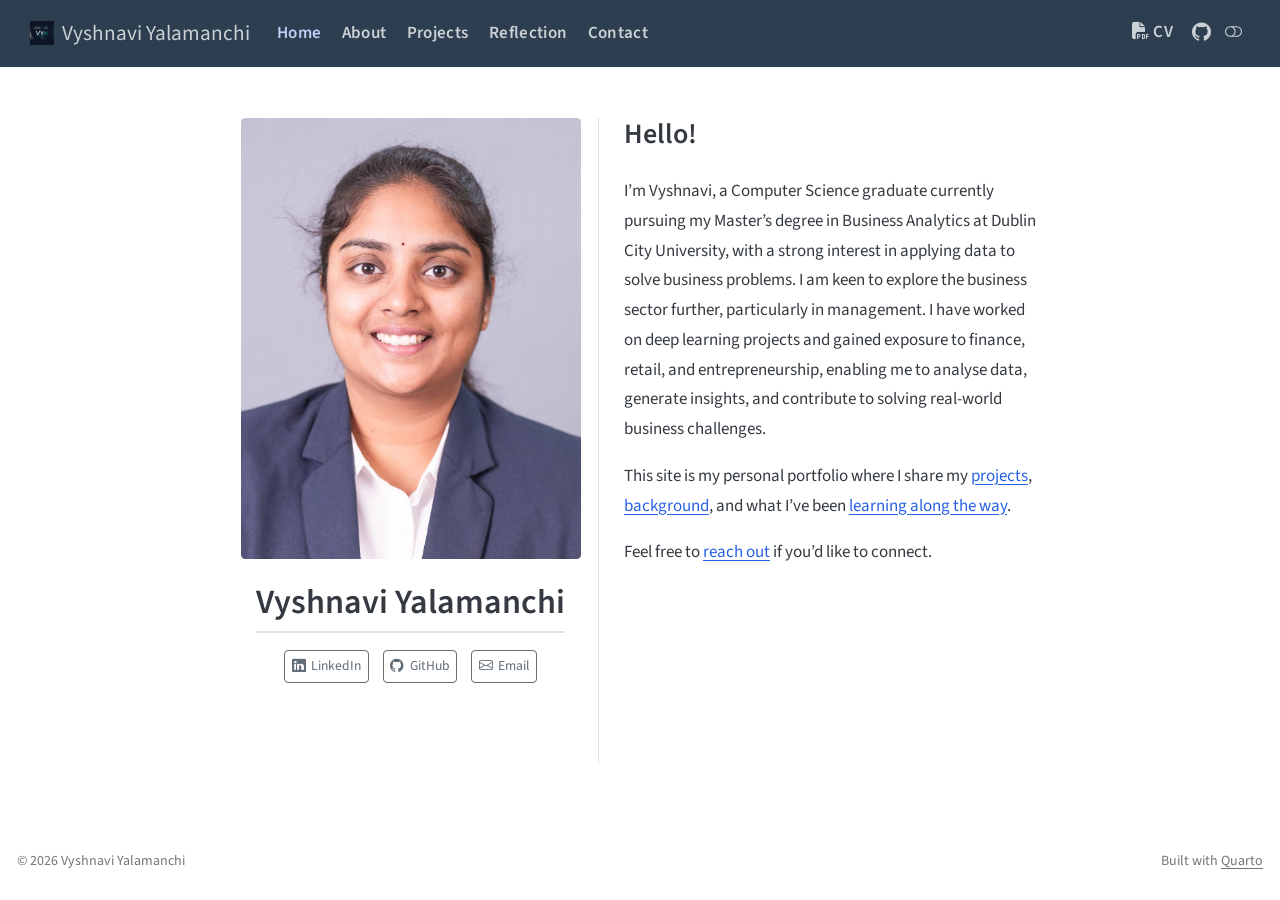
==== commit f45ec1a6: "Restore dark navbar color for light mode theme" ====
--- a/docs/index.html
+++ b/docs/index.html
@@ -44,9 +44,9 @@
 <link href="site_libs/quarto-html/quarto-syntax-highlighting-acf12a64177840b8d86f2d4f01b2e9fb.css" rel="stylesheet" class="quarto-color-scheme-extra" id="quarto-text-highlighting-styles">
 <script src="site_libs/bootstrap/bootstrap.min.js"></script>
 <link href="site_libs/bootstrap/bootstrap-icons.css" rel="stylesheet">
-<link href="site_libs/bootstrap/bootstrap-5c6527fe309afb13336ff4418140b818.min.css" rel="stylesheet" append-hash="true" class="quarto-color-scheme" id="quarto-bootstrap" data-mode="light">
-<link href="site_libs/bootstrap/bootstrap-dark-2a3708730a6896501877e01b0d8ac4f7.min.css" rel="stylesheet" append-hash="true" class="quarto-color-scheme quarto-color-alternate" id="quarto-bootstrap" data-mode="dark">
-<link href="site_libs/bootstrap/bootstrap-5c6527fe309afb13336ff4418140b818.min.css" rel="stylesheet" append-hash="true" class="quarto-color-scheme-extra" id="quarto-bootstrap" data-mode="light">
+<link href="site_libs/bootstrap/bootstrap-99397347df9c2b6cf13c05f53c5aa483.min.css" rel="stylesheet" append-hash="true" class="quarto-color-scheme" id="quarto-bootstrap" data-mode="light">
+<link href="site_libs/bootstrap/bootstrap-dark-f32c87496e175d3278904306adb1f190.min.css" rel="stylesheet" append-hash="true" class="quarto-color-scheme quarto-color-alternate" id="quarto-bootstrap" data-mode="dark">
+<link href="site_libs/bootstrap/bootstrap-99397347df9c2b6cf13c05f53c5aa483.min.css" rel="stylesheet" append-hash="true" class="quarto-color-scheme-extra" id="quarto-bootstrap" data-mode="light">
 <link href="site_libs/quarto-contrib/fontawesome6-6.7.2/all.min.css" rel="stylesheet">
 <link href="site_libs/quarto-contrib/fontawesome6-6.7.2/latex-fontsize.css" rel="stylesheet">
 <script id="quarto-search-options" type="application/json">{
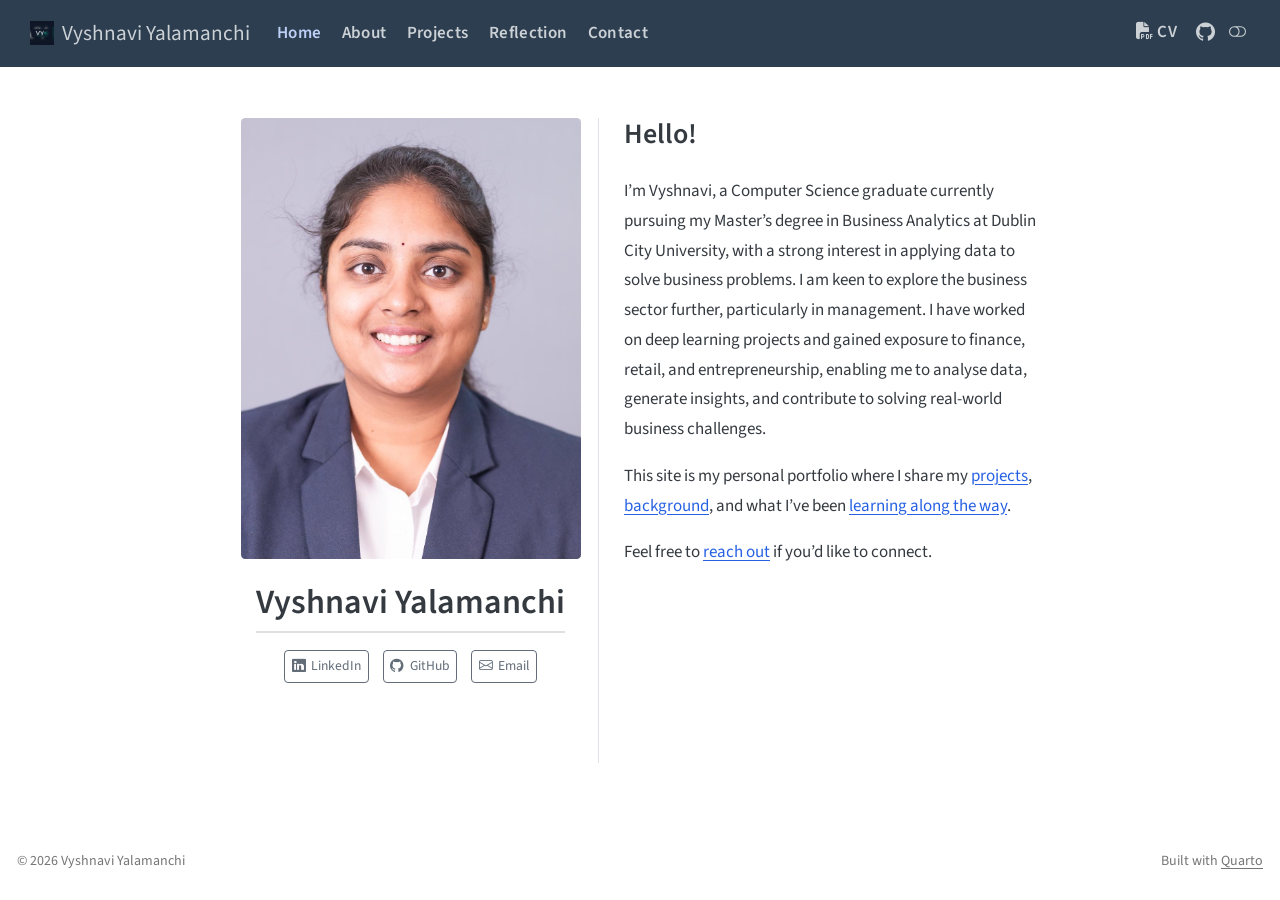
==== commit 8c910269: "Disable search bar in navbar" ====
--- a/docs/index.html
+++ b/docs/index.html
@@ -28,12 +28,8 @@
 
 <script src="site_libs/quarto-nav/quarto-nav.js"></script>
 <script src="site_libs/quarto-nav/headroom.min.js"></script>
+<link href="./images/favicon.png" rel="icon" type="image/png">
 <script src="site_libs/clipboard/clipboard.min.js"></script>
-<script src="site_libs/quarto-search/autocomplete.umd.js"></script>
-<script src="site_libs/quarto-search/fuse.min.js"></script>
-<script src="site_libs/quarto-search/quarto-search.js"></script>
-<meta name="quarto:offset" content="./">
-<link href="./images/favicon.png" rel="icon" type="image/png">
 <script src="site_libs/quarto-html/quarto.js" type="module"></script>
 <script src="site_libs/quarto-html/tabsets/tabsets.js" type="module"></script>
 <script src="site_libs/quarto-html/popper.min.js"></script>
@@ -50,18 +46,6 @@
 <link href="site_libs/quarto-contrib/fontawesome6-6.7.2/all.min.css" rel="stylesheet">
 <link href="site_libs/quarto-contrib/fontawesome6-6.7.2/latex-fontsize.css" rel="stylesheet">
 <script id="quarto-search-options" type="application/json">{
-  "location": "navbar",
-  "copy-button": false,
-  "collapse-after": 3,
-  "panel-placement": "end",
-  "type": "overlay",
-  "limit": 50,
-  "keyboard-shortcut": [
-    "f",
-    "/",
-    "s"
-  ],
-  "show-item-context": false,
   "language": {
     "search-no-results-text": "No results",
     "search-matching-documents-text": "matching documents",
@@ -257,7 +241,6 @@
     <span class="navbar-title">Vyshnavi Yalamanchi</span>
     </a>
   </div>
-            <div id="quarto-search" class="" title="Search"></div>
           <button class="navbar-toggler" type="button" data-bs-toggle="collapse" data-bs-target="#navbarCollapse" aria-controls="navbarCollapse" role="menu" aria-expanded="false" aria-label="Toggle navigation" onclick="if (window.quartoToggleHeadroom) { window.quartoToggleHeadroom(); }">
   <span class="navbar-toggler-icon"></span>
 </button>
